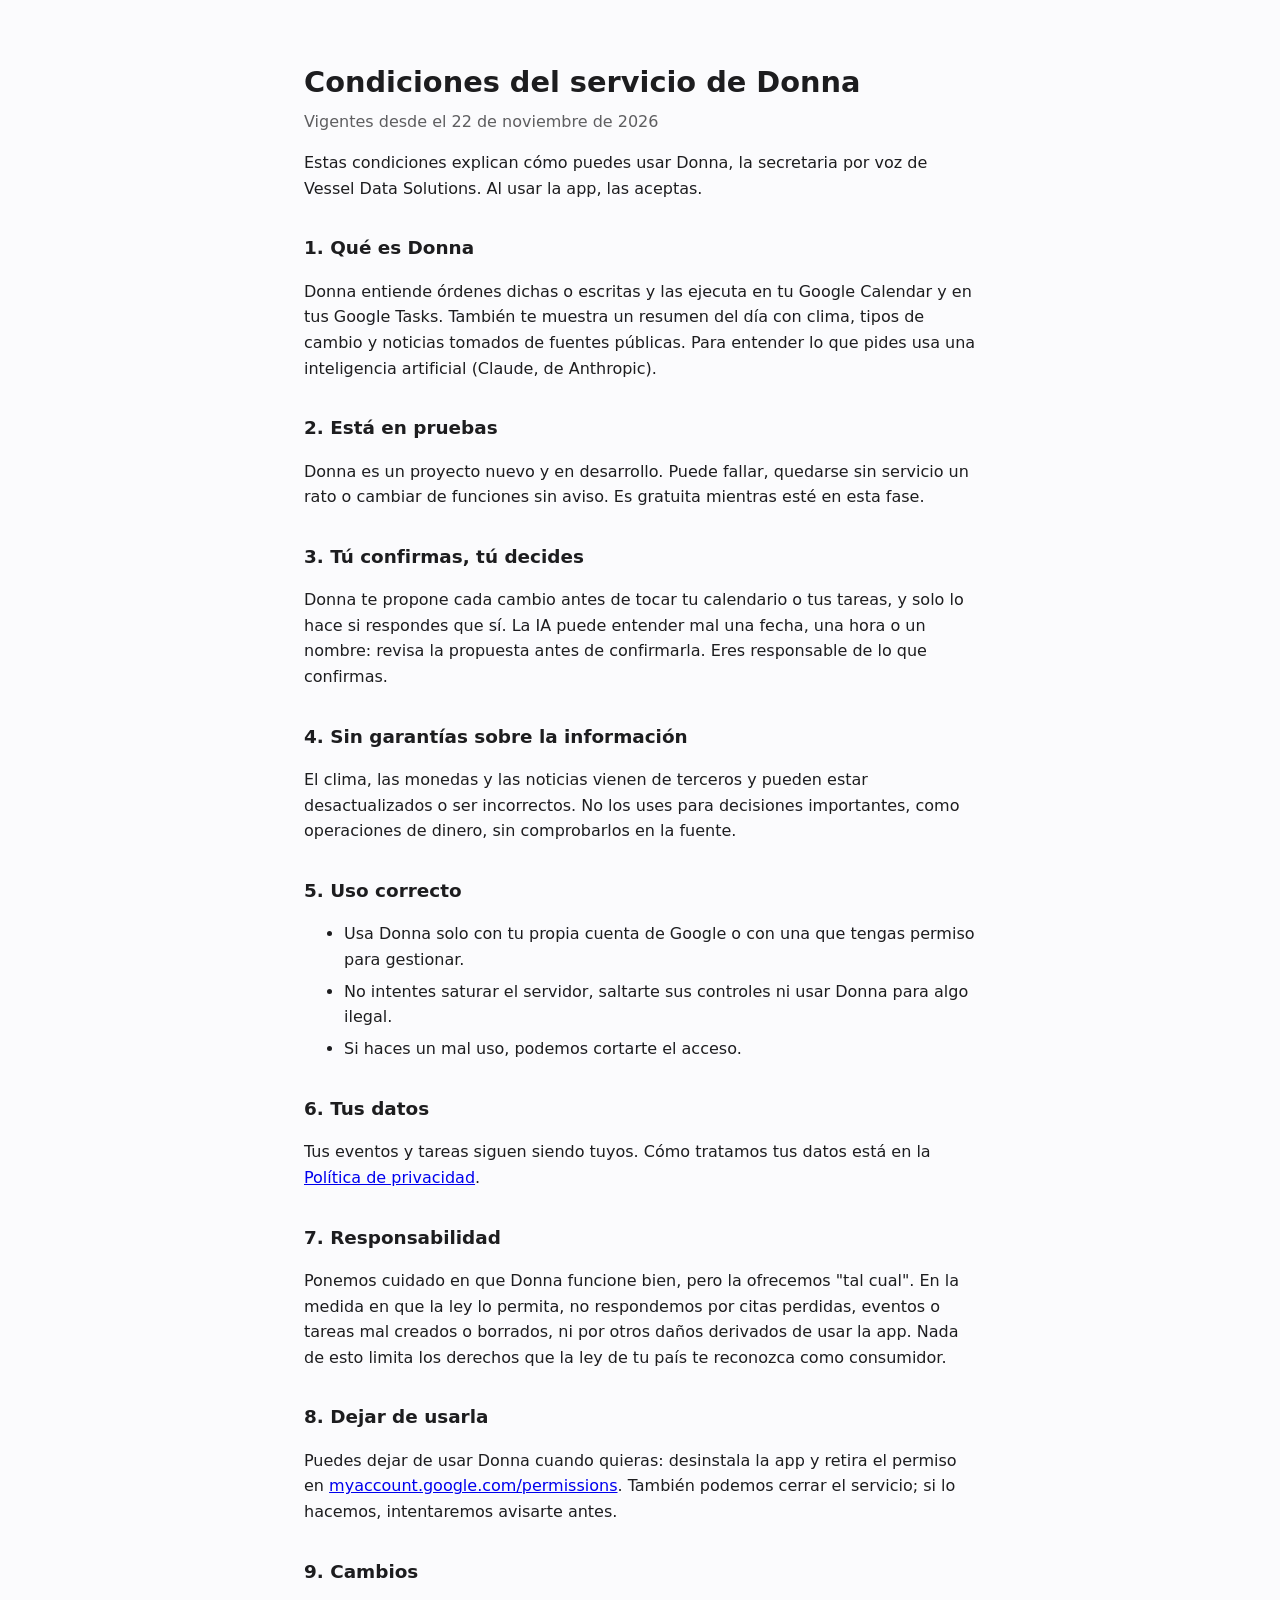
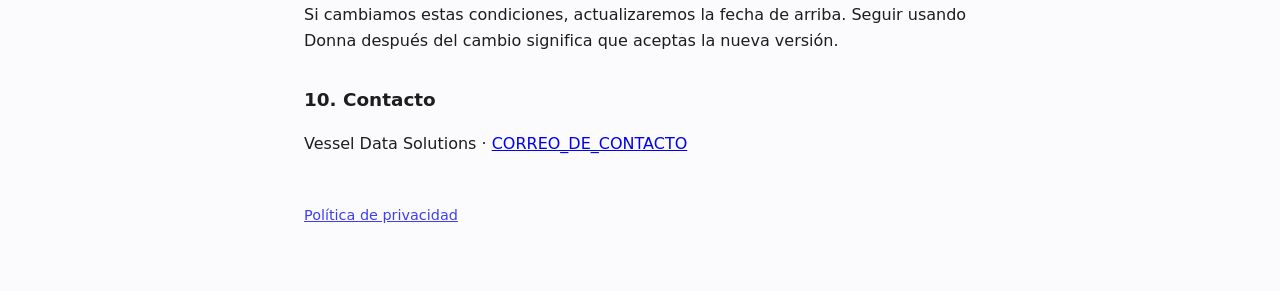
==== terminos.html @ f18532b6 "Politica de privacidad y condiciones de Donna Co-Authored-By: Claude Opus 5.5 <noreply@anthropic.com" ====
<!DOCTYPE html>
<html lang="es">
<head>
<meta charset="utf-8">
<meta name="viewport" content="width=device-width, initial-scale=1">
<title>Donna · Condiciones del servicio</title>
<link rel="stylesheet" href="estilo.css">
</head>
<body>
<h1>Condiciones del servicio de Donna</h1>
<p class="fecha">Vigentes desde el 22 de noviembre de 2026</p>

<p>Estas condiciones explican cómo puedes usar Donna, la secretaria por voz de Vessel Data Solutions. Al usar la app, las aceptas.</p>

<h2>1. Qué es Donna</h2>
<p>Donna entiende órdenes dichas o escritas y las ejecuta en tu Google Calendar y en tus Google Tasks. También te muestra un resumen del día con clima, tipos de cambio y noticias tomados de fuentes públicas. Para entender lo que pides usa una inteligencia artificial (Claude, de Anthropic).</p>

<h2>2. Está en pruebas</h2>
<p>Donna es un proyecto nuevo y en desarrollo. Puede fallar, quedarse sin servicio un rato o cambiar de funciones sin aviso. Es gratuita mientras esté en esta fase.</p>

<h2>3. Tú confirmas, tú decides</h2>
<p>Donna te propone cada cambio antes de tocar tu calendario o tus tareas, y solo lo hace si respondes que sí. La IA puede entender mal una fecha, una hora o un nombre: revisa la propuesta antes de confirmarla. Eres responsable de lo que confirmas.</p>

<h2>4. Sin garantías sobre la información</h2>
<p>El clima, las monedas y las noticias vienen de terceros y pueden estar desactualizados o ser incorrectos. No los uses para decisiones importantes, como operaciones de dinero, sin comprobarlos en la fuente.</p>

<h2>5. Uso correcto</h2>
<ul>
  <li>Usa Donna solo con tu propia cuenta de Google o con una que tengas permiso para gestionar.</li>
  <li>No intentes saturar el servidor, saltarte sus controles ni usar Donna para algo ilegal.</li>
  <li>Si haces un mal uso, podemos cortarte el acceso.</li>
</ul>

<h2>6. Tus datos</h2>
<p>Tus eventos y tareas siguen siendo tuyos. Cómo tratamos tus datos está en la <a href="privacidad.html">Política de privacidad</a>.</p>

<h2>7. Responsabilidad</h2>
<p>Ponemos cuidado en que Donna funcione bien, pero la ofrecemos "tal cual". En la medida en que la ley lo permita, no respondemos por citas perdidas, eventos o tareas mal creados o borrados, ni por otros daños derivados de usar la app. Nada de esto limita los derechos que la ley de tu país te reconozca como consumidor.</p>

<h2>8. Dejar de usarla</h2>
<p>Puedes dejar de usar Donna cuando quieras: desinstala la app y retira el permiso en <a href="https://myaccount.google.com/permissions">myaccount.google.com/permissions</a>. También podemos cerrar el servicio; si lo hacemos, intentaremos avisarte antes.</p>

<h2>9. Cambios</h2>
<p>Si cambiamos estas condiciones, actualizaremos la fecha de arriba. Seguir usando Donna después del cambio significa que aceptas la nueva versión.</p>

<h2>10. Contacto</h2>
<p>Vessel Data Solutions · <a href="mailto:CORREO_DE_CONTACTO">CORREO_DE_CONTACTO</a></p>

<footer><a href="privacidad.html">Política de privacidad</a></footer>
</body>
</html>
---- estilo.css ----
:root { color-scheme: light dark; }
body {
  font-family: system-ui, -apple-system, "Segoe UI", Roboto, sans-serif;
  max-width: 42rem;
  margin: 0 auto;
  padding: 2.5rem 1.25rem 4rem;
  line-height: 1.6;
  color: #1d1d1f;
  background: #fbfbfd;
}
@media (prefers-color-scheme: dark) {
  body { color: #e8e8ed; background: #0b0b0c; }
  a { color: #6cb8ff; }
}
h1 { font-size: 1.8rem; margin-bottom: 0.2rem; }
h2 { font-size: 1.15rem; margin-top: 2rem; }
.fecha { opacity: 0.7; margin-top: 0; }
li { margin-bottom: 0.4rem; }
footer { margin-top: 3rem; font-size: 0.9rem; opacity: 0.75; }
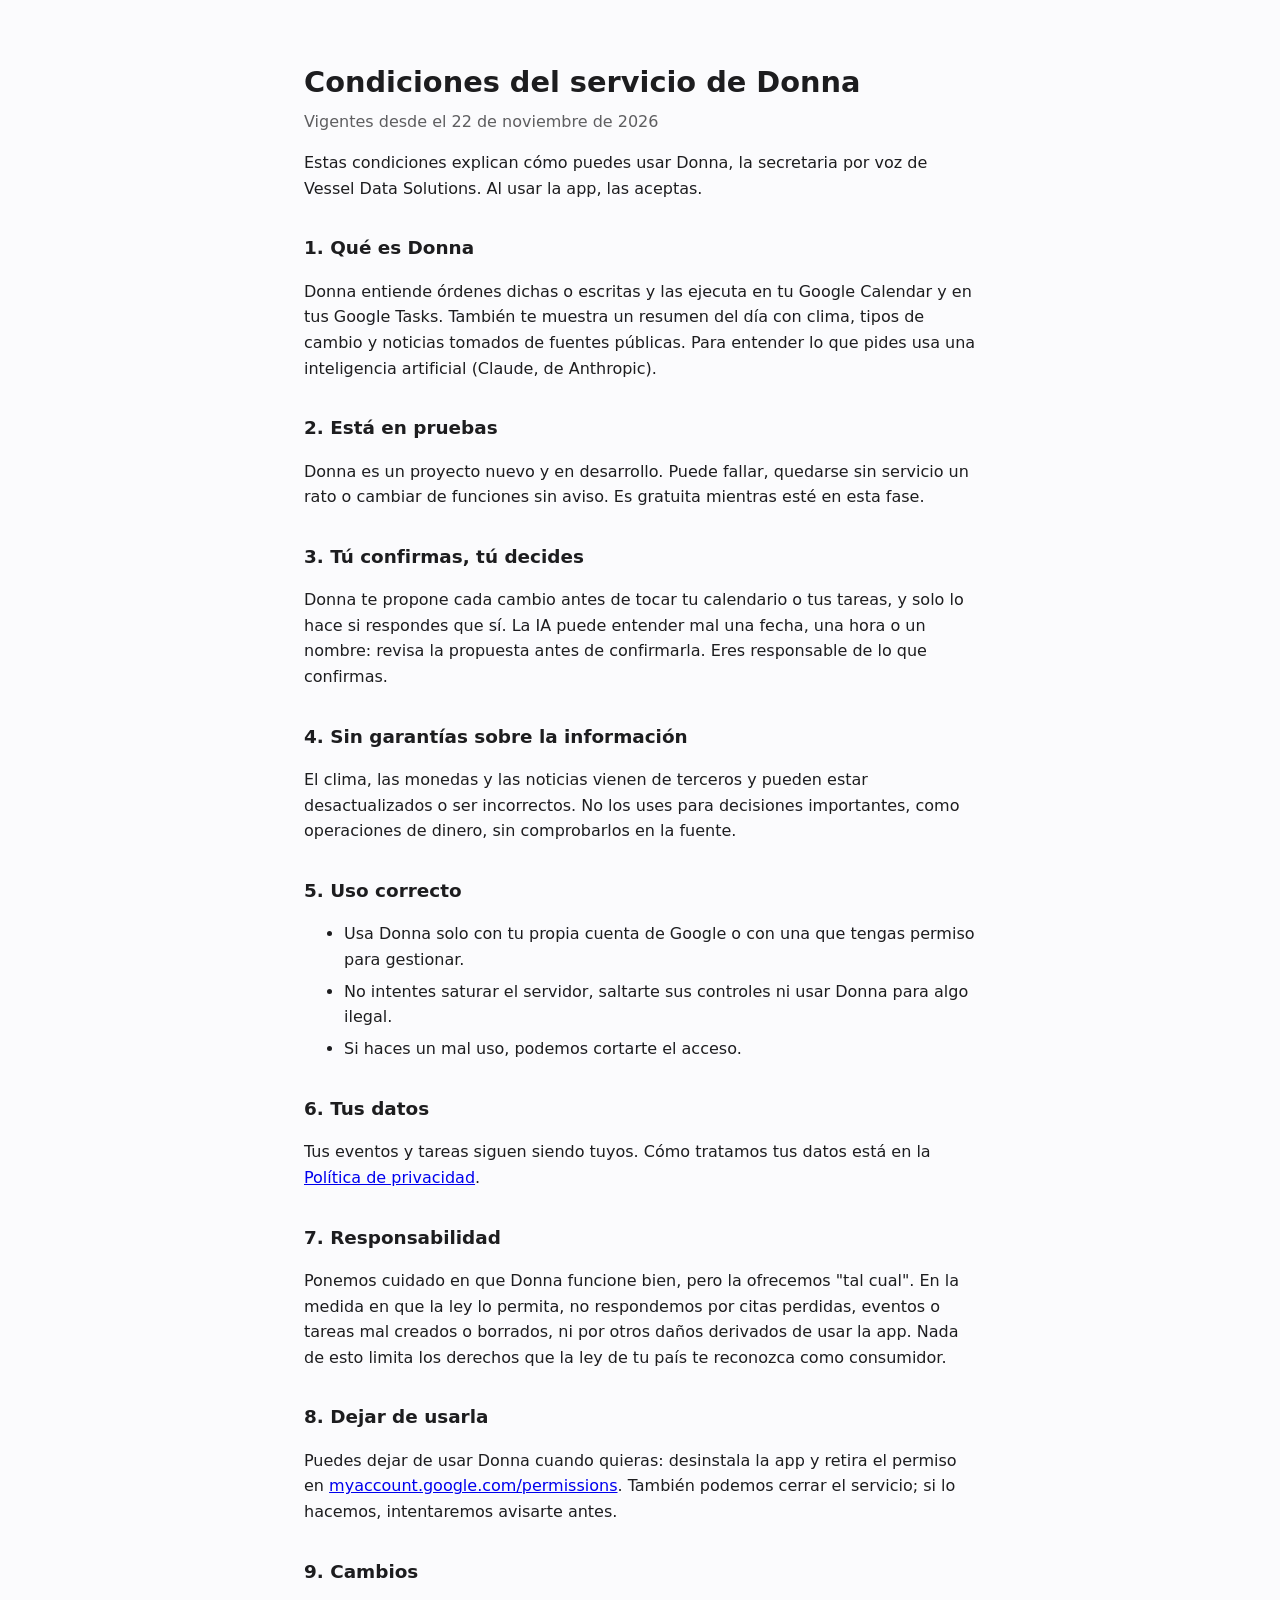
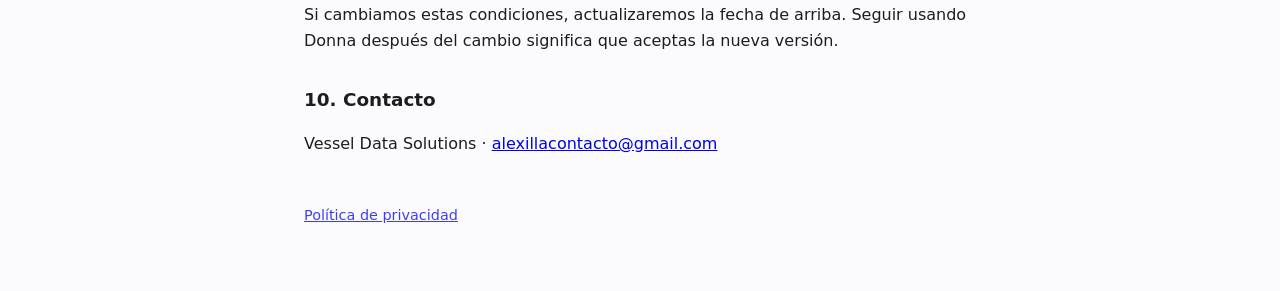
==== commit 25472dbc: "Update contact email in terminos.html" ====
--- a/terminos.html
+++ b/terminos.html
@@ -44,7 +44,7 @@
 <p>Si cambiamos estas condiciones, actualizaremos la fecha de arriba. Seguir usando Donna después del cambio significa que aceptas la nueva versión.</p>
 
 <h2>10. Contacto</h2>
-<p>Vessel Data Solutions · <a href="mailto:CORREO_DE_CONTACTO">CORREO_DE_CONTACTO</a></p>
+<p>Vessel Data Solutions · <a href="mailto:CORREO_DE_CONTACTO">alexillacontacto@gmail.com</a></p>
 
 <footer><a href="privacidad.html">Política de privacidad</a></footer>
 </body>
